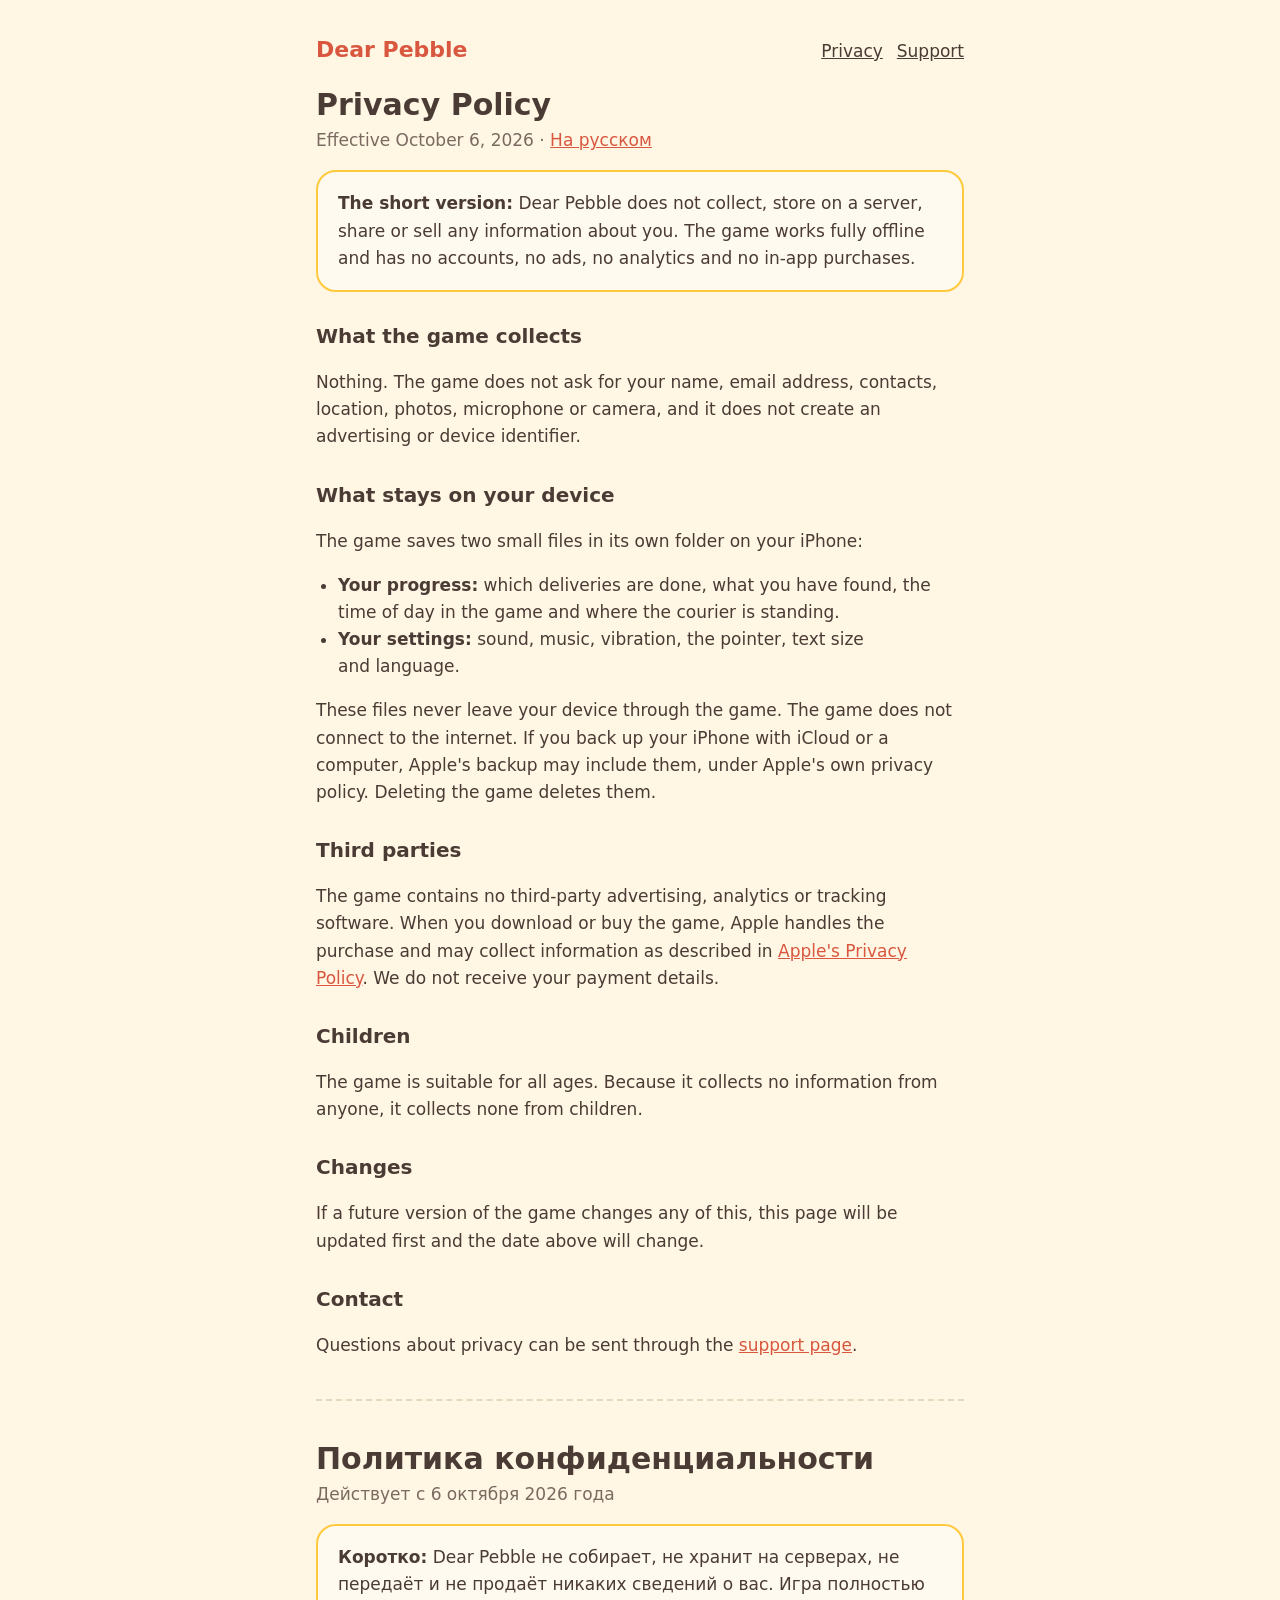
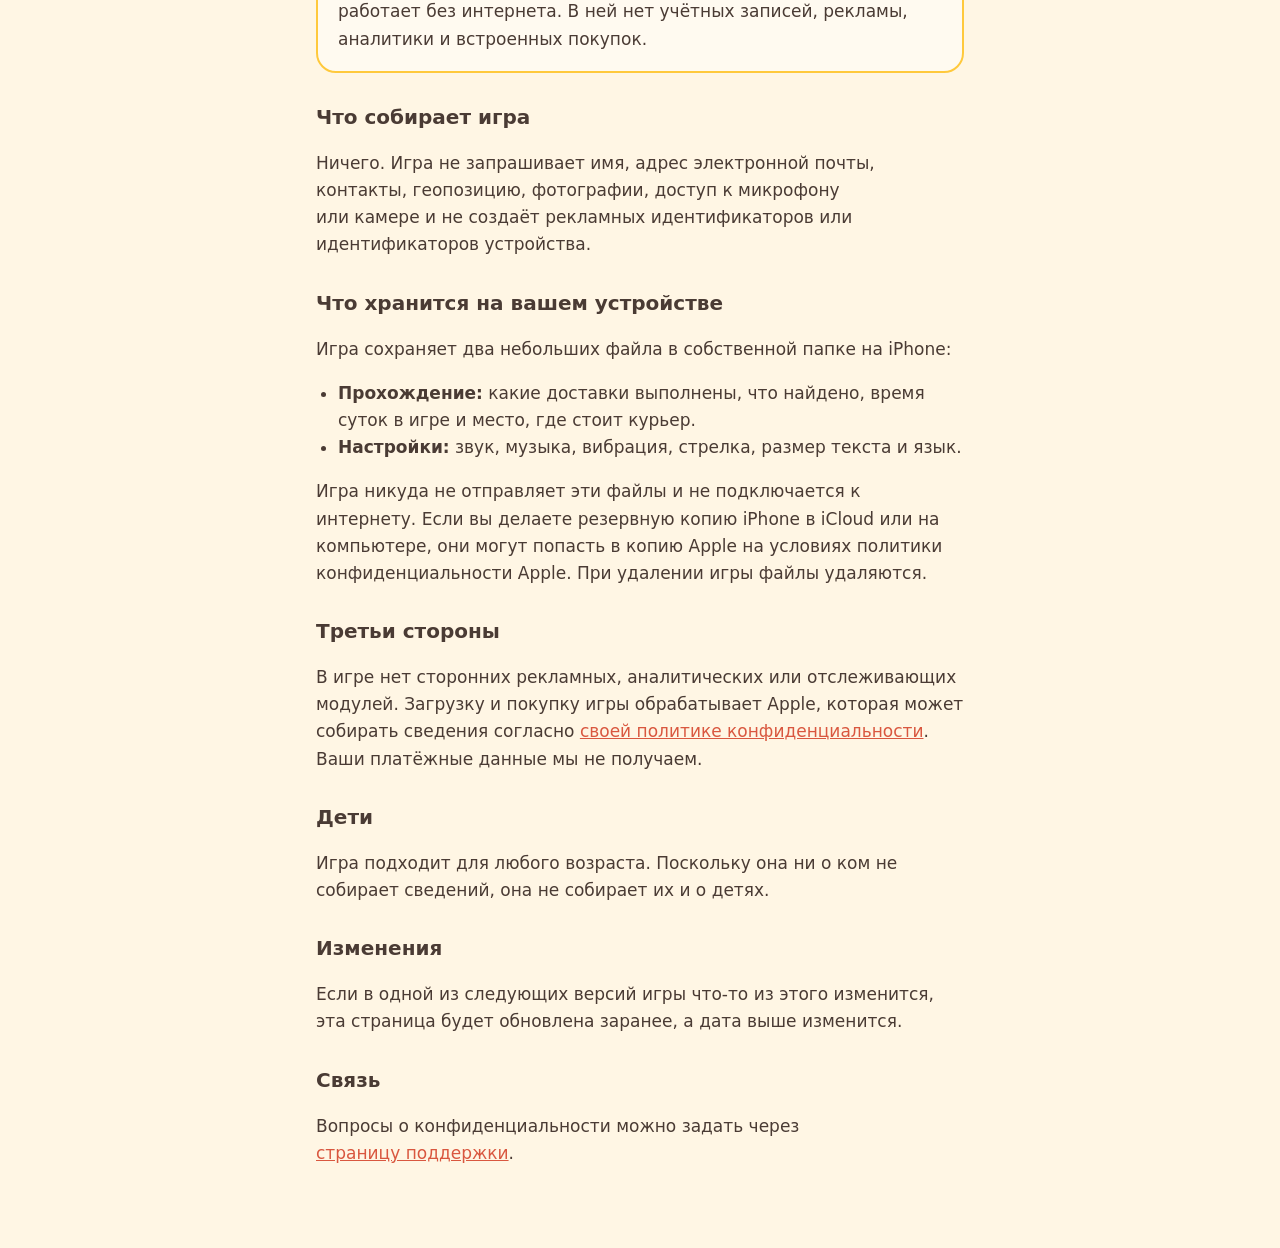
==== privacy.html @ 10043bc9 "Privacy policy and support pages for Dear Pebble A landing page, the privacy policy and the support " ====
<!doctype html>
<html lang="en">
<head>
<meta charset="utf-8">
<meta name="viewport" content="width=device-width, initial-scale=1">
<title>Privacy Policy · Dear Pebble</title>
<meta name="description" content="Dear Pebble collects no personal data. This page explains what stays on your device.">
<link rel="stylesheet" href="style.css">
</head>
<body>
<main>
<header class="top"><a class="brand" href="./">Dear Pebble</a><nav><a href="privacy.html">Privacy</a><a href="support.html">Support</a></nav></header>

<h1>Privacy Policy</h1>
<p class="date">Effective October 6, 2026 · <a href="#ru">На русском</a></p>

<div class="card short">
<p><strong>The short version:</strong> Dear Pebble does not collect, store on a server, share or sell any information about you. The game works fully offline and has no accounts, no ads, no analytics and no in-app purchases.</p>
</div>

<h2>What the game collects</h2>
<p>Nothing. The game does not ask for your name, email address, contacts, location, photos, microphone or camera, and it does not create an advertising or device identifier.</p>

<h2>What stays on your device</h2>
<p>The game saves two small files in its own folder on your iPhone:</p>
<ul>
<li><strong>Your progress:</strong> which deliveries are done, what you have found, the time of day in the game and where the courier is standing.</li>
<li><strong>Your settings:</strong> sound, music, vibration, the pointer, text size and language.</li>
</ul>
<p>These files never leave your device through the game. The game does not connect to the internet. If you back up your iPhone with iCloud or a computer, Apple's backup may include them, under Apple's own privacy policy. Deleting the game deletes them.</p>

<h2>Third parties</h2>
<p>The game contains no third-party advertising, analytics or tracking software. When you download or buy the game, Apple handles the purchase and may collect information as described in <a href="https://www.apple.com/legal/privacy/">Apple's Privacy Policy</a>. We do not receive your payment details.</p>

<h2>Children</h2>
<p>The game is suitable for all ages. Because it collects no information from anyone, it collects none from children.</p>

<h2>Changes</h2>
<p>If a future version of the game changes any of this, this page will be updated first and the date above will change.</p>

<h2>Contact</h2>
<p>Questions about privacy can be sent through the <a href="support.html">support page</a>.</p>

<hr>

<h1 id="ru" lang="ru">Политика конфиденциальности</h1>
<div lang="ru">
<p class="date">Действует с 6 октября 2026 года</p>

<div class="card short">
<p><strong>Коротко:</strong> Dear Pebble не собирает, не хранит на серверах, не передаёт и не продаёт никаких сведений о вас. Игра полностью работает без интернета. В ней нет учётных записей, рекламы, аналитики и встроенных покупок.</p>
</div>

<h2>Что собирает игра</h2>
<p>Ничего. Игра не запрашивает имя, адрес электронной почты, контакты, геопозицию, фотографии, доступ к микрофону или камере и не создаёт рекламных идентификаторов или идентификаторов устройства.</p>

<h2>Что хранится на вашем устройстве</h2>
<p>Игра сохраняет два небольших файла в собственной папке на iPhone:</p>
<ul>
<li><strong>Прохождение:</strong> какие доставки выполнены, что найдено, время суток в игре и место, где стоит курьер.</li>
<li><strong>Настройки:</strong> звук, музыка, вибрация, стрелка, размер текста и язык.</li>
</ul>
<p>Игра никуда не отправляет эти файлы и не подключается к интернету. Если вы делаете резервную копию iPhone в iCloud или на компьютере, они могут попасть в копию Apple на условиях политики конфиденциальности Apple. При удалении игры файлы удаляются.</p>

<h2>Третьи стороны</h2>
<p>В игре нет сторонних рекламных, аналитических или отслеживающих модулей. Загрузку и покупку игры обрабатывает Apple, которая может собирать сведения согласно <a href="https://www.apple.com/legal/privacy/">своей политике конфиденциальности</a>. Ваши платёжные данные мы не получаем.</p>

<h2>Дети</h2>
<p>Игра подходит для любого возраста. Поскольку она ни о ком не собирает сведений, она не собирает их и о детях.</p>

<h2>Изменения</h2>
<p>Если в одной из следующих версий игры что-то из этого изменится, эта страница будет обновлена заранее, а дата выше изменится.</p>

<h2>Связь</h2>
<p>Вопросы о конфиденциальности можно задать через <a href="support.html#ru">страницу поддержки</a>.</p>
</div>
</main>
</body>
</html>
---- style.css ----
:root {
  --paper: #fff6e4; --card: #fffaf0; --ink: #4a3b34; --soft: #7a6a60;
  --accent: #d9573f; --honey: #ffc93c; --line: #e6d8bd;
}
@media (prefers-color-scheme: dark) {
  :root { --paper: #2a2320; --card: #342c28; --ink: #f6ead0; --soft: #c9b9a2; --accent: #ff8f6b; --honey: #ffc93c; --line: #4a3f39; }
}
* { box-sizing: border-box; }
html { -webkit-text-size-adjust: 100%; }
body {
  margin: 0; background: var(--paper); color: var(--ink);
  font: 17px/1.6 ui-rounded, "SF Pro Rounded", "Nunito", system-ui, -apple-system, "Segoe UI", Roboto, sans-serif;
}
main { max-width: 680px; margin: 0 auto; padding: 32px 16px 64px; }
header.top { display: flex; justify-content: space-between; align-items: baseline; gap: 12px; flex-wrap: wrap; margin-bottom: 20px; }
.brand { font-weight: 800; font-size: 22px; color: var(--accent); text-decoration: none; }
nav a { color: var(--ink); margin-left: 14px; }
nav a:first-child { margin-left: 0; }
h1 { font-size: 30px; line-height: 1.2; margin: 8px 0 4px; }
h2 { font-size: 20px; margin: 28px 0 6px; }
p, li { text-wrap: pretty; }
a { color: var(--accent); }
.date { color: var(--soft); margin: 0 0 16px; }
.card { background: var(--card); border: 2px solid var(--line); border-radius: 20px; padding: 18px 20px; margin: 16px 0; }
.card.short { border-color: var(--honey); }
.card p:first-child, .card h2:first-child { margin-top: 0; }
.card p:last-child, .card ul:last-child { margin-bottom: 0; }
ul { padding-left: 22px; }
hr { border: 0; border-top: 2px dashed var(--line); margin: 40px 0; }
.links { display: grid; gap: 12px; margin-top: 20px; }
.links a { display: block; background: var(--card); border: 2px solid var(--line); border-radius: 18px; padding: 14px 18px; text-decoration: none; color: var(--ink); font-weight: 700; }
.links a span { display: block; font-weight: 400; color: var(--soft); }
footer { color: var(--soft); font-size: 15px; margin-top: 40px; }
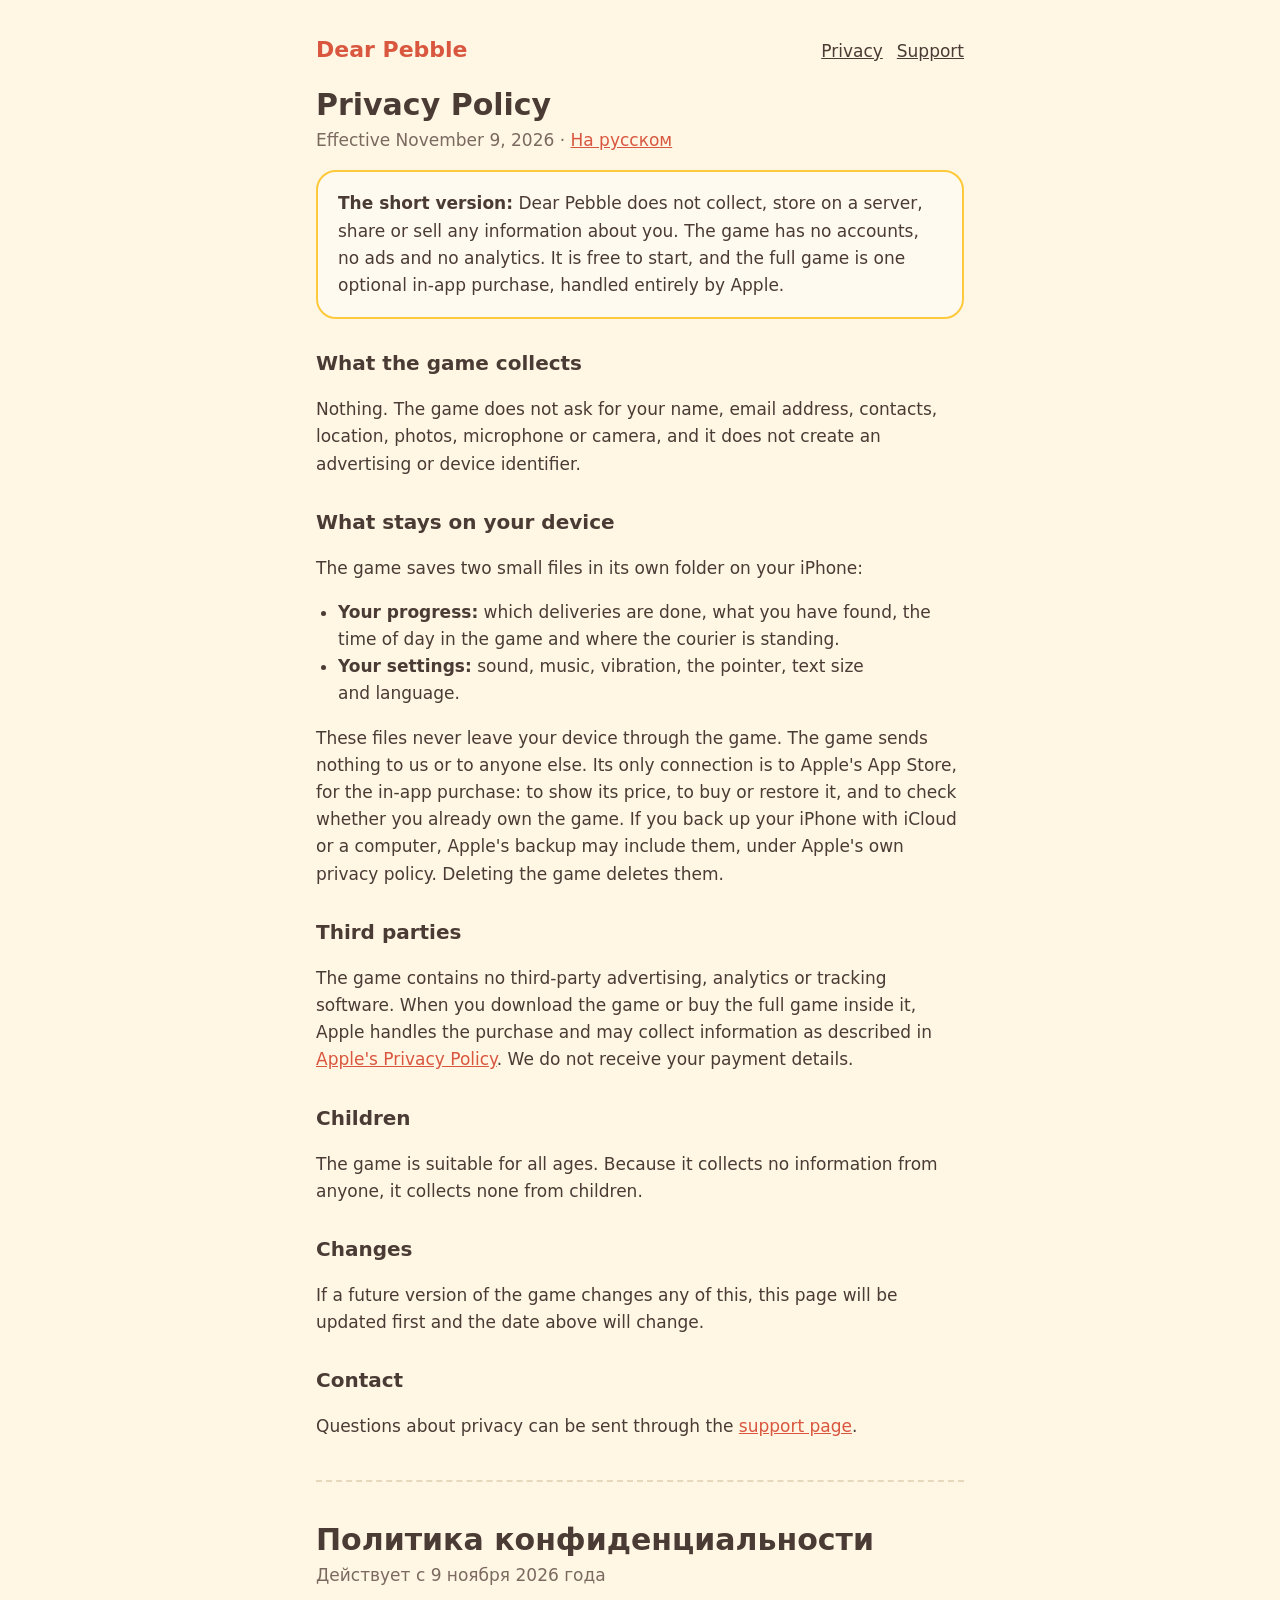
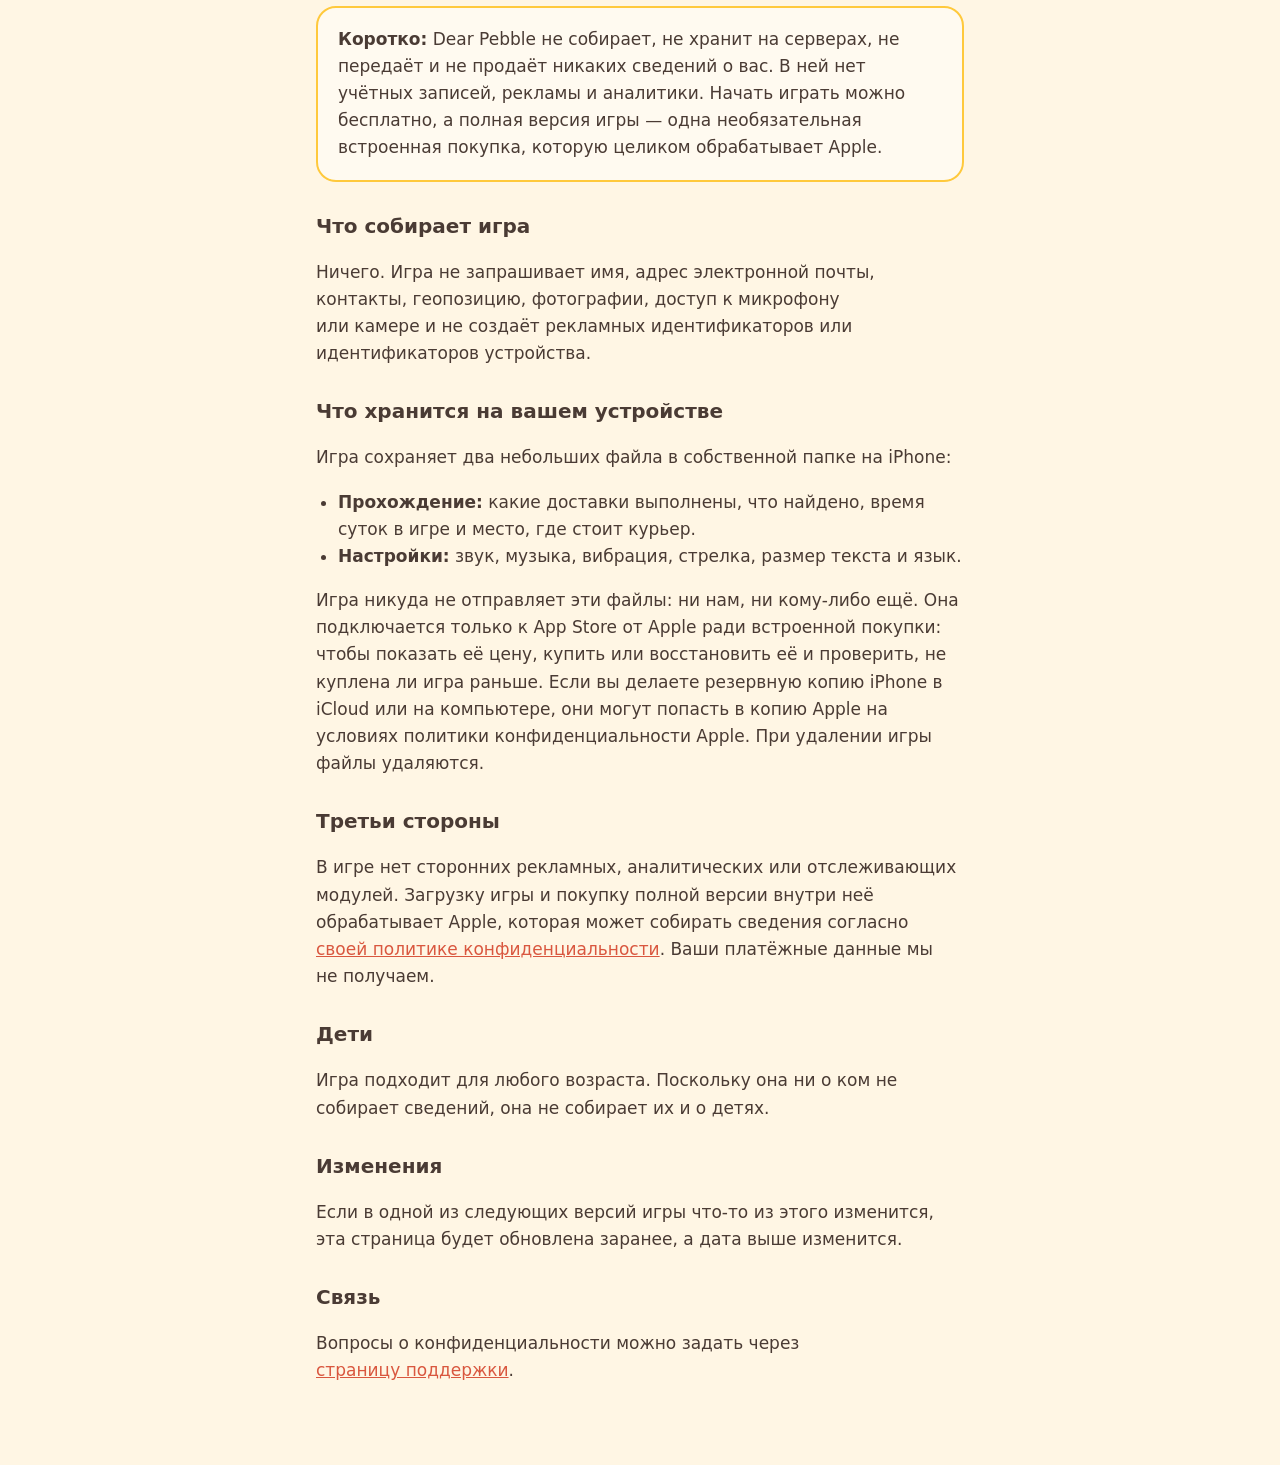
==== commit fafe9055: "Privacy: the free start and the one in-app purchase, handled by Apple The game's only connection is " ====
--- a/privacy.html
+++ b/privacy.html
@@ -6,16 +6,18 @@
 <title>Privacy Policy · Dear Pebble</title>
 <meta name="description" content="Dear Pebble collects no personal data. This page explains what stays on your device.">
 <link rel="stylesheet" href="style.css">
+<link rel="icon" type="image/png" href="favicon.png">
+<link rel="apple-touch-icon" href="apple-touch-icon.png">
 </head>
 <body>
 <main>
 <header class="top"><a class="brand" href="./">Dear Pebble</a><nav><a href="privacy.html">Privacy</a><a href="support.html">Support</a></nav></header>
 
 <h1>Privacy Policy</h1>
-<p class="date">Effective October 6, 2026 · <a href="#ru">На русском</a></p>
+<p class="date">Effective November 9, 2026 · <a href="#ru">На русском</a></p>
 
 <div class="card short">
-<p><strong>The short version:</strong> Dear Pebble does not collect, store on a server, share or sell any information about you. The game works fully offline and has no accounts, no ads, no analytics and no in-app purchases.</p>
+<p><strong>The short version:</strong> Dear Pebble does not collect, store on a server, share or sell any information about you. The game has no accounts, no ads and no analytics. It is free to start, and the full game is one optional in-app purchase, handled entirely by Apple.</p>
 </div>
 
 <h2>What the game collects</h2>
@@ -27,10 +29,10 @@
 <li><strong>Your progress:</strong> which deliveries are done, what you have found, the time of day in the game and where the courier is standing.</li>
 <li><strong>Your settings:</strong> sound, music, vibration, the pointer, text size and language.</li>
 </ul>
-<p>These files never leave your device through the game. The game does not connect to the internet. If you back up your iPhone with iCloud or a computer, Apple's backup may include them, under Apple's own privacy policy. Deleting the game deletes them.</p>
+<p>These files never leave your device through the game. The game sends nothing to us or to anyone else. Its only connection is to Apple's App Store, for the in-app purchase: to show its price, to buy or restore it, and to check whether you already own the game. If you back up your iPhone with iCloud or a computer, Apple's backup may include them, under Apple's own privacy policy. Deleting the game deletes them.</p>
 
 <h2>Third parties</h2>
-<p>The game contains no third-party advertising, analytics or tracking software. When you download or buy the game, Apple handles the purchase and may collect information as described in <a href="https://www.apple.com/legal/privacy/">Apple's Privacy Policy</a>. We do not receive your payment details.</p>
+<p>The game contains no third-party advertising, analytics or tracking software. When you download the game or buy the full game inside it, Apple handles the purchase and may collect information as described in <a href="https://www.apple.com/legal/privacy/">Apple's Privacy Policy</a>. We do not receive your payment details.</p>
 
 <h2>Children</h2>
 <p>The game is suitable for all ages. Because it collects no information from anyone, it collects none from children.</p>
@@ -45,10 +47,10 @@
 
 <h1 id="ru" lang="ru">Политика конфиденциальности</h1>
 <div lang="ru">
-<p class="date">Действует с 6 октября 2026 года</p>
+<p class="date">Действует с 9 ноября 2026 года</p>
 
 <div class="card short">
-<p><strong>Коротко:</strong> Dear Pebble не собирает, не хранит на серверах, не передаёт и не продаёт никаких сведений о вас. Игра полностью работает без интернета. В ней нет учётных записей, рекламы, аналитики и встроенных покупок.</p>
+<p><strong>Коротко:</strong> Dear Pebble не собирает, не хранит на серверах, не передаёт и не продаёт никаких сведений о вас. В ней нет учётных записей, рекламы и аналитики. Начать играть можно бесплатно, а полная версия игры — одна необязательная встроенная покупка, которую целиком обрабатывает Apple.</p>
 </div>
 
 <h2>Что собирает игра</h2>
@@ -60,10 +62,10 @@
 <li><strong>Прохождение:</strong> какие доставки выполнены, что найдено, время суток в игре и место, где стоит курьер.</li>
 <li><strong>Настройки:</strong> звук, музыка, вибрация, стрелка, размер текста и язык.</li>
 </ul>
-<p>Игра никуда не отправляет эти файлы и не подключается к интернету. Если вы делаете резервную копию iPhone в iCloud или на компьютере, они могут попасть в копию Apple на условиях политики конфиденциальности Apple. При удалении игры файлы удаляются.</p>
+<p>Игра никуда не отправляет эти файлы: ни нам, ни кому-либо ещё. Она подключается только к App Store от Apple ради встроенной покупки: чтобы показать её цену, купить или восстановить её и проверить, не куплена ли игра раньше. Если вы делаете резервную копию iPhone в iCloud или на компьютере, они могут попасть в копию Apple на условиях политики конфиденциальности Apple. При удалении игры файлы удаляются.</p>
 
 <h2>Третьи стороны</h2>
-<p>В игре нет сторонних рекламных, аналитических или отслеживающих модулей. Загрузку и покупку игры обрабатывает Apple, которая может собирать сведения согласно <a href="https://www.apple.com/legal/privacy/">своей политике конфиденциальности</a>. Ваши платёжные данные мы не получаем.</p>
+<p>В игре нет сторонних рекламных, аналитических или отслеживающих модулей. Загрузку игры и покупку полной версии внутри неё обрабатывает Apple, которая может собирать сведения согласно <a href="https://www.apple.com/legal/privacy/">своей политике конфиденциальности</a>. Ваши платёжные данные мы не получаем.</p>
 
 <h2>Дети</h2>
 <p>Игра подходит для любого возраста. Поскольку она ни о ком не собирает сведений, она не собирает их и о детях.</p>
--- a/style.css
+++ b/style.css
@@ -31,3 +31,4 @@
 .links a { display: block; background: var(--card); border: 2px solid var(--line); border-radius: 18px; padding: 14px 18px; text-decoration: none; color: var(--ink); font-weight: 700; }
 .links a span { display: block; font-weight: 400; color: var(--soft); }
 footer { color: var(--soft); font-size: 15px; margin-top: 40px; }
+.app-icon { display: block; border-radius: 27px; margin: 8px 0 14px; box-shadow: 0 6px 18px rgba(74, 59, 52, 0.22); }
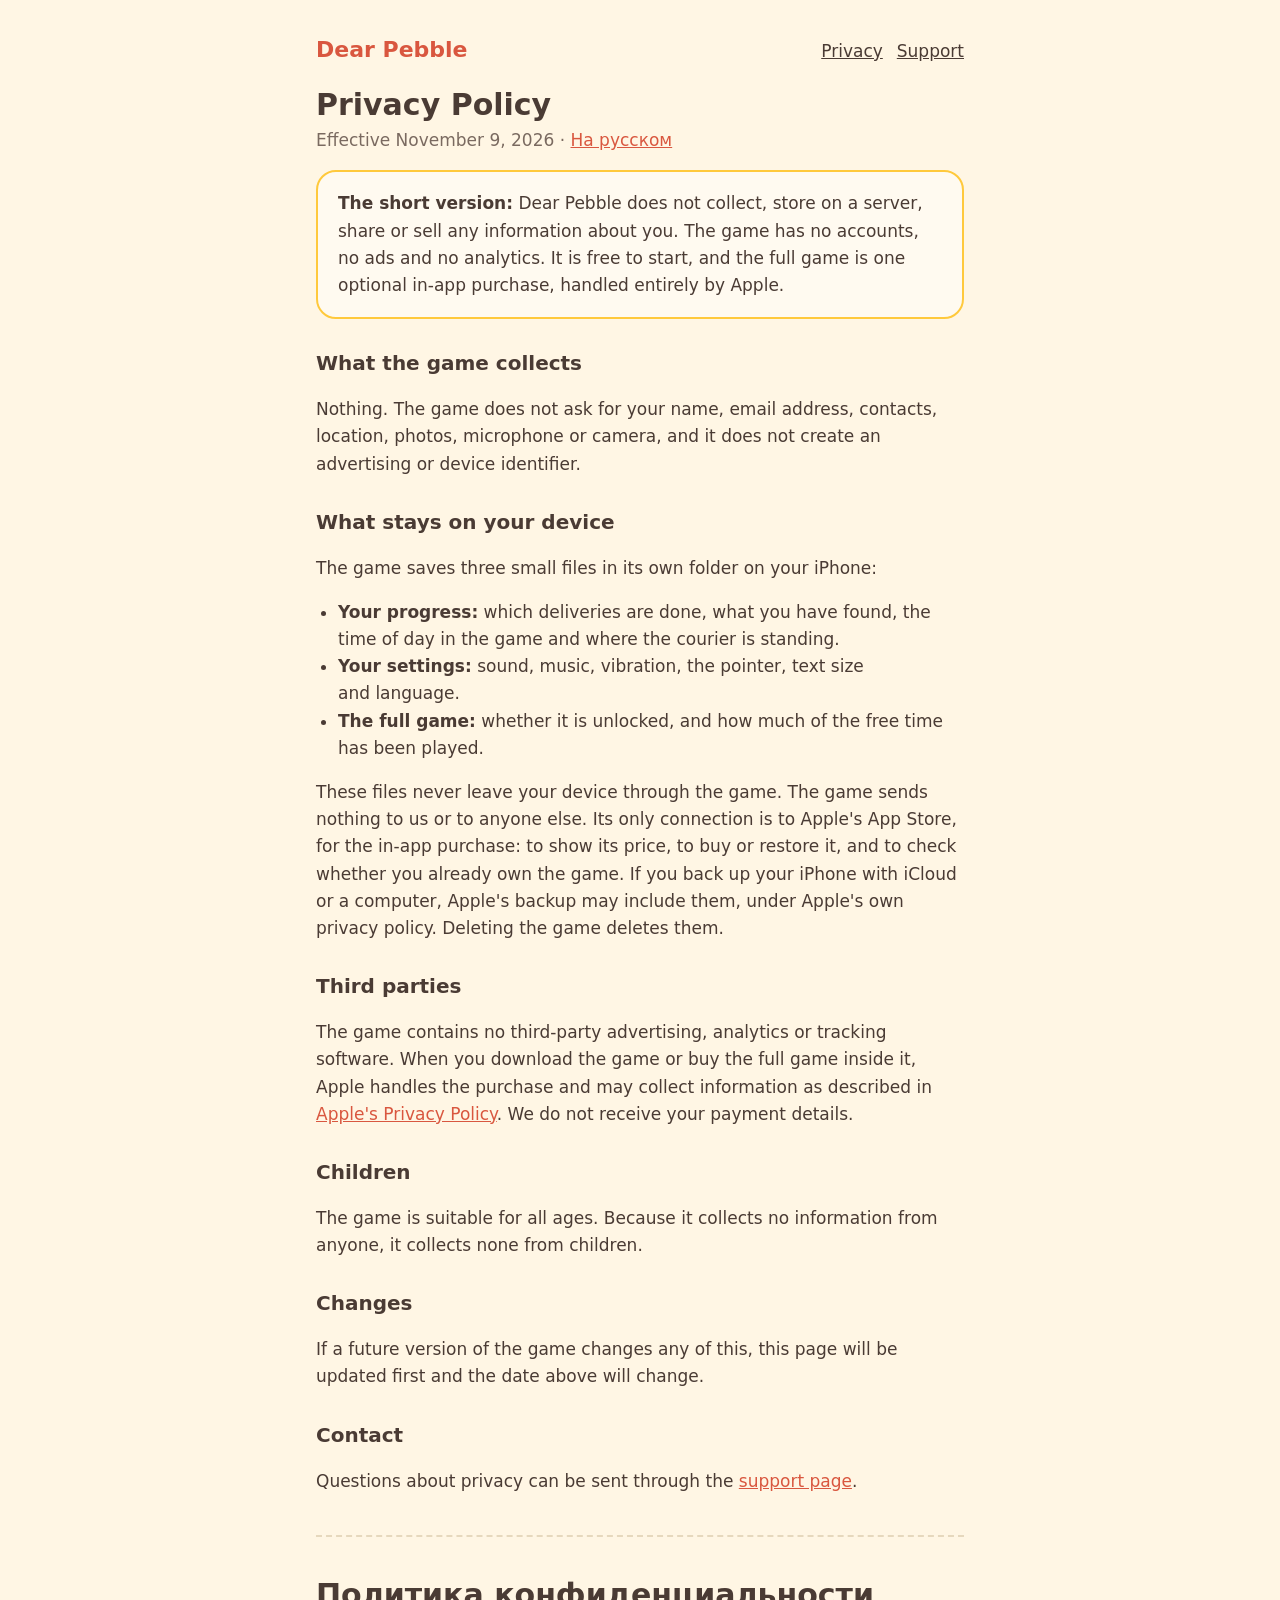
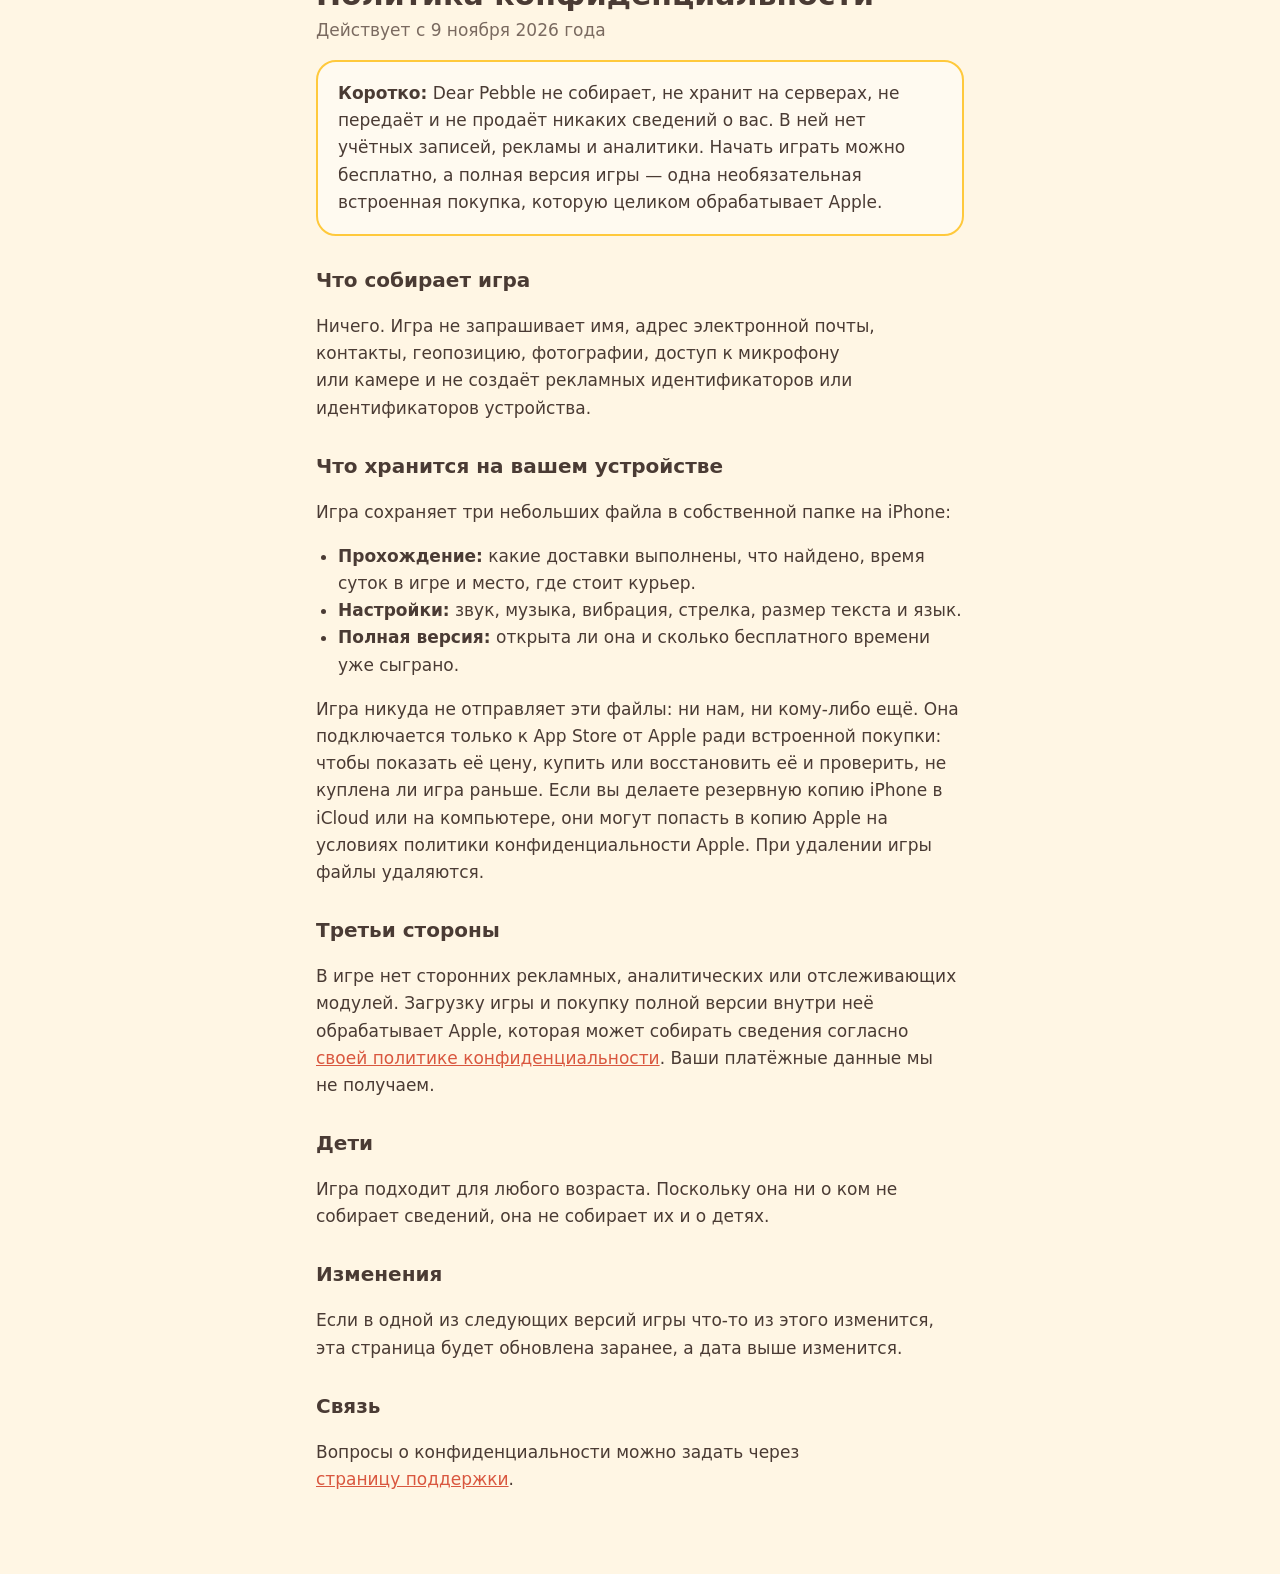
==== commit dc95cdac: "Support: the free start, the full game and Restore; Spanish; Settings from the menu or pause. Privac" ====
--- a/privacy.html
+++ b/privacy.html
@@ -24,10 +24,11 @@
 <p>Nothing. The game does not ask for your name, email address, contacts, location, photos, microphone or camera, and it does not create an advertising or device identifier.</p>
 
 <h2>What stays on your device</h2>
-<p>The game saves two small files in its own folder on your iPhone:</p>
+<p>The game saves three small files in its own folder on your iPhone:</p>
 <ul>
 <li><strong>Your progress:</strong> which deliveries are done, what you have found, the time of day in the game and where the courier is standing.</li>
 <li><strong>Your settings:</strong> sound, music, vibration, the pointer, text size and language.</li>
+<li><strong>The full game:</strong> whether it is unlocked, and how much of the free time has been played.</li>
 </ul>
 <p>These files never leave your device through the game. The game sends nothing to us or to anyone else. Its only connection is to Apple's App Store, for the in-app purchase: to show its price, to buy or restore it, and to check whether you already own the game. If you back up your iPhone with iCloud or a computer, Apple's backup may include them, under Apple's own privacy policy. Deleting the game deletes them.</p>
 
@@ -57,10 +58,11 @@
 <p>Ничего. Игра не запрашивает имя, адрес электронной почты, контакты, геопозицию, фотографии, доступ к микрофону или камере и не создаёт рекламных идентификаторов или идентификаторов устройства.</p>
 
 <h2>Что хранится на вашем устройстве</h2>
-<p>Игра сохраняет два небольших файла в собственной папке на iPhone:</p>
+<p>Игра сохраняет три небольших файла в собственной папке на iPhone:</p>
 <ul>
 <li><strong>Прохождение:</strong> какие доставки выполнены, что найдено, время суток в игре и место, где стоит курьер.</li>
 <li><strong>Настройки:</strong> звук, музыка, вибрация, стрелка, размер текста и язык.</li>
+<li><strong>Полная версия:</strong> открыта ли она и сколько бесплатного времени уже сыграно.</li>
 </ul>
 <p>Игра никуда не отправляет эти файлы: ни нам, ни кому-либо ещё. Она подключается только к App Store от Apple ради встроенной покупки: чтобы показать её цену, купить или восстановить её и проверить, не куплена ли игра раньше. Если вы делаете резервную копию iPhone в iCloud или на компьютере, они могут попасть в копию Apple на условиях политики конфиденциальности Apple. При удалении игры файлы удаляются.</p>
 
